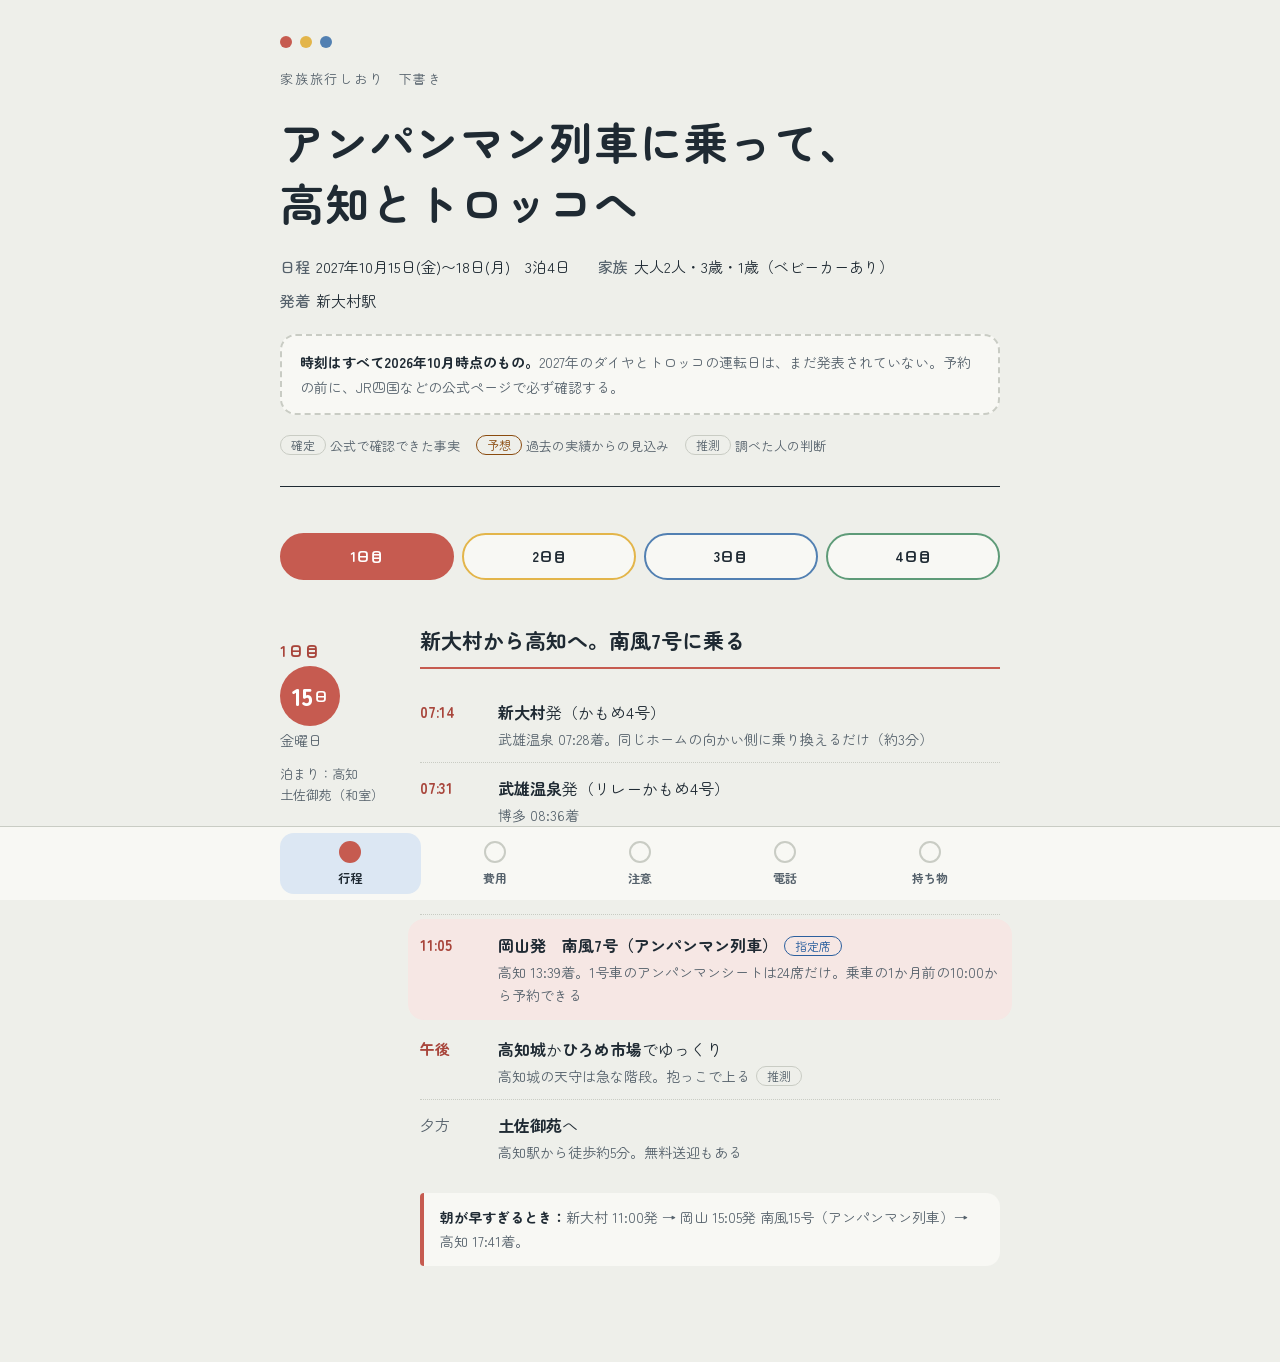
==== index.html @ 493f08ae "Add web itinerary for the 2027-10 Anpanman Shikoku trip Co-Authored-By: Claude Sonnet 5.5 <noreply@a" ====
<!doctype html>
<html lang="ja">
<head>
<meta charset="utf-8">
<meta name="viewport" content="width=device-width, initial-scale=1, viewport-fit=cover">
<meta name="claude:viewport-fit-sides" content="cover">
<meta name="robots" content="noindex, nofollow">
<meta name="theme-color" content="#C65B50">
<meta name="description" content="アンパンマン列車で四国へ。2027年10月15日〜18日の家族旅行のしおり。">
<title>アンパンマン列車 四国しおり</title>
<link rel="manifest" href="manifest.webmanifest">
<link rel="icon" href="assets/icon.svg" type="image/svg+xml">
<link rel="apple-touch-icon" href="assets/icon-192.png">
<meta name="apple-mobile-web-app-capable" content="yes">
<meta name="apple-mobile-web-app-title" content="四国しおり">
<link rel="preconnect" href="https://fonts.googleapis.com">
<link rel="preconnect" href="https://fonts.gstatic.com" crossorigin>
<link rel="stylesheet" href="https://fonts.googleapis.com/css2?family=Zen+Maru+Gothic:wght@400;500;700;900&display=swap">
<link rel="stylesheet" href="assets/style.css">
</head>
<body>
<main class="wrap">
<div class="tab" id="tab-itinerary">
<header class="cover">
  <div class="dots" aria-hidden="true"><i></i><i></i><i></i></div>
  <div class="eyebrow">家族旅行しおり　下書き</div>
  <h1>アンパンマン列車に乗って、<br>高知とトロッコへ</h1>
  <div class="meta">
    <span><b>日程</b><span class="num">2027年10月15日(金)〜18日(月)　3泊4日</span></span>
    <span><b>家族</b>大人2人・3歳・1歳（ベビーカーあり）</span>
    <span><b>発着</b>新大村駅</span>
  </div>
  <p class="notice"><strong>時刻はすべて2026年10月時点のもの。</strong>2027年のダイヤとトロッコの運転日は、まだ発表されていない。予約の前に、JR四国などの公式ページで必ず確認する。</p>
  <div class="legend">
    <span><span class="tag plain" style="margin-left:0">確定</span> 公式で確認できた事実</span>
    <span><span class="tag warn" style="margin-left:0">予想</span> 過去の実績からの見込み</span>
    <span><span class="tag plain" style="margin-left:0">推測</span> 調べた人の判断</span>
  </div>
</header>
<div class="chips" role="group" aria-label="日にちを選ぶ"><button type="button" class="c1" data-day="1" aria-pressed="false">1日目</button><button type="button" class="c2" data-day="2" aria-pressed="false">2日目</button><button type="button" class="c3" data-day="3" aria-pressed="false">3日目</button><button type="button" class="c4" data-day="4" aria-pressed="false">4日目</button></div>
<section class="day d1" id="day1">
  <div class="day-head">
    <div class="day-n">1日目</div>
    <div class="day-d num">15<small>日</small></div>
    <div class="day-w">金曜日</div>
    <div class="day-stay">泊まり：高知<br>土佐御苑（和室）</div>
  </div>
  <div class="day-body">
    <h2 class="day-title">新大村から高知へ。南風7号に乗る</h2>
    <ol class="steps">
      <li class="step"><span class="t">07:14</span><span class="what"><b>新大村</b>発（かもめ4号）<span class="sub">武雄温泉 07:28着。同じホームの向かい側に乗り換えるだけ（約3分）</span></span></li>
      <li class="step"><span class="t">07:31</span><span class="what"><b>武雄温泉</b>発（リレーかもめ4号）<span class="sub">博多 08:36着</span></span></li>
      <li class="step"><span class="t">08:53</span><span class="what"><b>博多</b>発（みずほ602号）<span class="sub">岡山 10:32着</span></span></li>
      <li class="step ride"><span class="t">11:05</span><span class="what"><b>岡山発　南風7号（アンパンマン列車）</b><span class="tag">指定席</span><span class="sub">高知 13:39着。1号車のアンパンマンシートは24席だけ。乗車の1か月前の10:00から予約できる</span></span></li>
      <li class="step"><span class="t">午後</span><span class="what"><b>高知城</b>か<b>ひろめ市場</b>でゆっくり<span class="sub">高知城の天守は急な階段。抱っこで上る<span class="tag plain">推測</span></span></span></li>
      <li class="step"><span class="t none">夕方</span><span class="what"><b>土佐御苑</b>へ<span class="sub">高知駅から徒歩約5分。無料送迎もある</span></span></li>
    </ol>
    <p class="alt"><b>朝が早すぎるとき：</b>新大村 11:00発 → 岡山 15:05発 南風15号（アンパンマン列車）→ 高知 17:41着。</p>
  </div>
</section>
<section class="day d2" id="day2">
  <div class="day-head">
    <div class="day-n">2日目</div>
    <div class="day-d num">16<small>日</small></div>
    <div class="day-w">土曜日</div>
    <div class="day-stay">泊まり：高知（連泊）<br>土佐御苑</div>
  </div>
  <div class="day-body">
    <h2 class="day-title">レンタカーでアンパンマンミュージアムへ</h2>
    <ol class="steps">
      <li class="step"><span class="t">08:00</span><span class="what"><b>高知駅前でレンタカーを借りる</b><span class="sub">チャイルドシート2台を、車と一緒に予約しておく。6歳未満は使用が義務</span></span></li>
      <li class="step ride"><span class="t">09:30</span><span class="what"><b>アンパンマンミュージアム</b>（香美市）<span class="tag">日時指定の予約</span><span class="sub">高知市内から車で約60分。駐車場は無料。館内はベビーカー不可で、入口で預かってもらえる。授乳室は1階。入館料は4人で2,700円。8:00に借りると、開館の9:30ちょうどに着く計算なので、余裕を見て早めに出る<span class="tag plain">推測</span></span></span></li>
      <li class="step"><span class="t">昼</span><span class="what"><b>韮生の里</b>の食堂<span class="sub">ミュージアムの正面。9:00〜15:00。館内では飲食できない</span></span></li>
      <li class="step"><span class="t">午後</span><span class="what"><b>のいち動物公園</b><span class="sub">9:30〜17:00（入園は16:00まで）。大人470円、高校生以下は無料。ベビーカー貸出は200円</span></span></li>
      <li class="step"><span class="t">夜</span><span class="what"><b>高知駅前でレンタカーを返す</b><span class="sub">トヨタの店は20:00まで。タイムズは18:00、オリックスは20:00、ニッポンは19:00まで</span></span></li>
    </ol>
    <p class="alt"><b>混雑について：</b>2025年のGWは、朝の早い枠がほぼ売り切れた（高知新聞の報道）。チケットの発売が始まったら、朝一番の枠を先に取る<span class="tag plain">推測</span></p>
  </div>
</section>
<section class="day d3" id="day3">
  <div class="day-head">
    <div class="day-n">3日目</div>
    <div class="day-d num">17<small>日</small></div>
    <div class="day-w">日曜日</div>
    <div class="day-stay">泊まり：岡山<br>ピュアリティまきび</div>
  </div>
  <div class="day-body">
    <h2 class="day-title">日曜市のあと、琴平から瀬戸大橋トロッコで岡山へ</h2>
    <ol class="steps">
      <li class="step"><span class="t">朝</span><span class="what"><b>日曜市</b>（追手筋）を歩く<span class="sub">7:30〜9:00ごろに回る。お店がそろうのは8時ごろから。市のページごとに終了時刻の書き方が違う（準備・片付けを含むため）ので、午前中に済ませる<span class="tag plain">推測</span></span></span></li>
      <li class="step"><span class="t">10:13</span><span class="what"><b>高知</b>発（南風10号）<span class="sub">琴平 11:47着（約1時間34分）。2026年10月の号数では、10号はアンパンマン列車の対象外。車両が変わることもあるので、乗る日の時刻表で確認する</span></span></li>
      <li class="step"><span class="t">昼</span><span class="what"><b>琴平</b>で讃岐うどんと参道の散歩<span class="sub">こんぴらさんの石段は御本宮まで785段。ベビーカーでは上れないので、上らない。トロッコまで約1時間半で、駅と参道の往復を引くと、使えるのは約1時間<span class="tag plain">推測</span> 駅のコインロッカーは小300円・中600円・大800円<span class="tag plain">推測</span></span></span></li>
      <li class="step ride"><span class="t">13:16</span><span class="what"><b>琴平発　アンパンマントロッコ4号</b><span class="tag">指定席</span><span class="tag warn">運転日は予想</span><span class="sub">岡山 14:54着。全席グリーン車で、4人で1つのテーブル席に座れる。ベビーカー置き場あり（数に限りあり）。乗車の1か月前の10:00から予約。車両の間に、おむつ替えができる多目的室があるらしい<span class="tag plain">推測</span> 橋の上は風と音が大きいので、1歳の子には羽織るものを<span class="tag plain">推測</span></span></span></li>
      <li class="step"><span class="t none">夕方</span><span class="what"><b>岡山</b>のホテルへ<span class="sub">ピュアリティまきび。岡山駅東口から徒歩7〜8分</span></span></li>
    </ol>
    <p class="alt"><b>もう1回アンパンマン列車に乗るなら：</b>日曜市をあきらめて、高知 08:01発 南風6号（アンパンマン列車）→ 琴平 09:35着にする。トロッコまで約3時間40分の余裕ができる。</p>
  </div>
</section>
<section class="day d4" id="day4">
  <div class="day-head">
    <div class="day-n">4日目</div>
    <div class="day-d num">18<small>日</small></div>
    <div class="day-w">月曜日</div>
    <div class="day-stay">帰宅</div>
  </div>
  <div class="day-body">
    <h2 class="day-title">岡山でゆっくりして、新大村へ帰る</h2>
    <ol class="steps">
      <li class="step"><span class="t">午前</span><span class="what"><b>岡山</b>でのんびり<span class="sub">月曜は休みの施設が多い。岡山シティミュージアムは月曜休み<span class="tag plain">確定</span></span><span class="sub">雨でも使えるのは、イオンモール岡山（岡山駅から徒歩約5分）。室内の遊び場もある<span class="tag plain">推測</span></span><span class="sub">晴れたら岡山後楽園。8:00〜17:00で年中無休、大人500円、未就学児は無料<span class="tag plain">確定</span> 予定は、当日の子供の様子に合わせて決める</span></span></li>
      <li class="step"><span class="t">14:11</span><span class="what"><b>岡山</b>発（さくら757号）<span class="sub">博多 15:59着</span></span></li>
      <li class="step"><span class="t">16:16</span><span class="what"><b>博多</b>発（リレーかもめ43号）<span class="sub">博多での乗り換えは17分。午前ののぞみ13号は9分しかなく、ベビーカー連れには厳しい</span></span></li>
      <li class="step"><span class="t">17:37</span><span class="what"><b>新大村</b>着</span></li>
    </ol>
  </div>
</section>
</div>
<div class="tab" id="tab-cost">
<section class="sec" id="cost">
  <h2>費用の目安</h2>
  <p class="lead">家族4人。2026年10月の料金をもとにした試算で、2027年は変わる可能性がある。子供2人とも席を取る前提。</p>
  <div class="scroll-x">
    <table>
      <thead><tr><th>項目</th><th>内訳</th><th class="r">金額</th></tr></thead>
      <tbody>
        <tr><td>交通（JR）</td><td>往路 約7.1万円、復路 約7.3万円。2027年7月から、のぞみ・みずほの指定席が約500円上がる見込み</td><td class="r">約14〜14.5万円</td></tr>
        <tr><td>宿（おすすめ）</td><td>土佐御苑2泊 約4.9万円、ピュアリティまきび1泊 約1.7〜1.95万円</td><td class="r">約6.6〜6.9万円</td></tr>
        <tr><td>レンタカー</td><td>12時間 6,600円、チャイルドシート2台 3,300円、免責補償 1,100円、ガソリン 約1,500円</td><td class="r">約1.3万円</td></tr>
        <tr><td>入場料</td><td>ミュージアム 2,700円、のいち動物公園 940円、高知城 1,000円</td><td class="r">約0.5万円</td></tr>
        <tr class="total"><td colspan="2">合計（食事代・おみやげ代は別）</td><td class="r">約22〜23万円</td></tr>
      </tbody>
    </table>
  </div>
  <p class="cost-note">宿を「三翠園2泊＋岡山プラザホテル」の少し良い組み合わせにすると、宿が約11万円になり、合計は約27万円。交通費は、2026年10月の多くの金〜日曜が「繁忙期」（指定席が200円高い期間）だったため、繁忙期の料金で計算している。</p>
</section>
</div>
<div class="tab" id="tab-care">
<section class="sec" id="care">
  <h2>気をつける点</h2>
  <ul class="list">
    <li><span class="head">割引の「レール＆レンタカーきっぷ」は終了している</span><span class="sub">2026年2月28日で終わった。2027年は使えない。往復割引も2026年3月に廃止された。<span class="tag plain">確定</span></span></li>
    <li><span class="head">アンパンマンミュージアムは日時指定の事前予約制</span><span class="sub">スマホのQRコードで入る。3連休などは売り切れて当日券が出ないことがある。何か月前から買えるかは、わからない。1歳の子には抱っこひもがあると安心<span class="tag plain">推測</span></span></li>
    <li><span class="head">琴平駅は、エレベーターの記載がない</span><span class="sub">JR四国の案内には、階段とスロープの記載だけで、エレベーターの記載がない。<span class="tag plain">確定</span> ベビーカーをたたんで抱っこで動く準備をして、予約の前に公式ページで確認する。<span class="tag plain">推測</span></span></li>
    <li><span class="head">南風の車内では、ベビーカーをたたむ</span><span class="sub">座席の近くに置く決まり。トロッコには置き場がある（数に限りあり）。</span></li>
    <li><span class="head">どの日にどの号数がアンパンマン列車か、まだわからない</span><span class="sub">JR西日本のページに「土曜や休日は編成が変わる号数がある」という注記がある。アンパンマン列車になる号数は毎日同じで、曜日で変わるのは編成らしい<span class="tag plain">推測</span> 初日の金曜は「平日」の編成。乗る日の時刻表で、必ず確認する。</span></li>
    <li><span class="head">博多の乗り換えは17分。エレベーターの経路は、わからない</span><span class="sub">岡山駅や博多駅の、新幹線と在来線のエレベーター経路は、公式で確認できなかった。駅員さんに、エレベーターのある経路を聞くと安心<span class="tag plain">推測</span> 岡山の乗り換え33分は余裕がある。</span></li>
    <li><span class="head">子供の運賃は、席を取ると子供料金</span><span class="sub">1〜5歳は「幼児」。席を使わなければ、大人1人につき2人まで無料。今回は2人とも席を取るので、2人分の子供料金がかかる。トロッコのグリーン券は、大人と同額（1,260円）。</span></li>
  </ul>
  <h3 class="group-title">予約の目安</h3>
  <div class="scroll-x">
    <table class="when">
      <tbody>
        <tr><td>今〜2027年春</td><td>宿の空室を時々見る。取れたら予約する（キャンセル料の条件も確認）。第一候補の宿には、電話で受付開始日を聞く</td></tr>
        <tr><td>2027年6月中旬〜下旬</td><td>トロッコの秋の運転日が発表される<span class="tag warn">予想</span></td></tr>
        <tr><td>2027年8月下旬</td><td>トロッコの秋の時刻が発表される<span class="tag warn">予想</span></td></tr>
        <tr><td>2027年9月15日 10:00</td><td>初日（10/15）の指定席の発売。以降、乗る日の1か月前の10:00に発売<span class="tag warn">予想</span></td></tr>
      </tbody>
    </table>
  </div>
</section>
</div>
<div class="tab" id="tab-calls">
<section class="sec" id="calls">
  <h2>電話で聞くこと</h2>
  <p class="lead">調べても、公式で確認できなかった点。電話番号は、公式以外の掲載で見つけたもの<span class="tag plain">推測</span>。つながらないときは、公式サイトの問い合わせ先を使う。質問の全文は <code>research-followup.md</code> にある。</p>
  <ul class="list">
    <li><span class="head">琴平駅　0877-73-4171</span><span class="sub">駅の中にエレベーターやエスカレーターはあるか。南風10号とトロッコ4号は何番線か。階段だけのとき、ベビーカーを運ぶ手伝いはあるか。コインロッカーに、たたんだベビーカーは入るか。</span></li>
    <li><span class="head">アンパンマンミュージアム　0887-59-2300</span><span class="sub">入館券は何か月前から買えるか。ウェブで時間を予約したあと、入館券は事前に買うのか、当日に買うのか。3歳未満は枠に数えられるか。朝9:30の枠は、いつ売り切れるか。</span></li>
    <li><span class="head">土佐御苑・ピュアリティまきび　番号は公式サイトで確認</span><span class="sub">予約はいつから受け付けるか。添い寝の条件と、3歳の料金区分。ベビーベッド・ベビーガードの貸出。10/16に高知から宅配便で荷物を送り、10/17に岡山で受け取れるか。10/18のチェックアウト後に、荷物を預かってもらえるか。</span></li>
    <li><span class="head">金刀比羅宮　0877-75-2121</span><span class="sub">参道に、授乳やおむつ替えができる場所はあるか。ベビーカーを預かってもらえる場所はあるか。</span></li>
  </ul>
</section>
</div>
<div class="tab" id="tab-pack">
<section class="sec" id="pack">
  <h2>当日の持ち物</h2>
  <p class="lead">調査の注意点と、一般的な子連れ旅行の定番をまとめた候補<span class="tag plain">推測</span>。足りないものは、家族で足していく。</p>
  <ul class="pack">
    <li>ベビーカー</li>
    <li>抱っこひも（ミュージアム・琴平用）</li>
    <li>おむつ・おしりふき・着替え</li>
    <li>離乳食・おやつ・飲み物</li>
    <li>ミュージアムのQRコード（スマホ）</li>
    <li>乗車券・指定席券（e5489の画面）</li>
    <li>レンタカーの予約票（チャイルドシート2台）</li>
    <li>おもちゃ・絵本（長い電車用）</li>
    <li>雨具・羽織るもの（10月の朝晩用）</li>
  </ul>
</section>
<footer>
  調査日：2026年10月21日。出典の一覧と、宿・レンタカーのリンクは <code>2027-10-anpanman-shikoku-trip/research.md</code> と <code>research-followup.md</code> にまとめてある。追加調査は、公式ページを直接開けず、検索結果の抜粋で確認した部分がある。「確定」以外は、予約の前に公式ページか電話で確認する。
</footer>
</div>
</main>
<nav class="nav" aria-label="メインメニュー"><div class="nav-in"><button type="button" class="k1" data-tab="itinerary"><i></i>行程</button><button type="button" class="k2" data-tab="cost"><i></i>費用</button><button type="button" class="k3" data-tab="care"><i></i>注意</button><button type="button" class="k4" data-tab="calls"><i></i>電話</button><button type="button" class="k5" data-tab="pack"><i></i>持ち物</button></div></nav>
<noscript><p style="padding:16px">このしおりを見るには、JavaScriptを有効にしてください。</p></noscript>
<script src="assets/app.js"></script>
</body>
</html>
---- assets/style.css ----
/* 紙の旅しおり風。1カラムの縦長。日ごとに左に日付、右に時刻つきの流れ。藍1色をアクセントにする */
:root {
  --paper: #EEEFEA;
  --sheet: #F8F8F4;
  --ink: #1F2A33;
  --ink-soft: #55616B;
  --rule: #C9CCC4;
  --accent: #2B5F9E;
  --accent-soft: #DCE7F3;
  --warn: #8A4B0F;
  --warn-soft: #F1E4D2;
  --display: "Zen Maru Gothic", "Hiragino Maru Gothic ProN", "Hiragino Sans", "Yu Gothic", sans-serif;
  --body: "Zen Maru Gothic", "Hiragino Maru Gothic ProN", "Hiragino Sans", "Yu Gothic", sans-serif;
  /* 日ごとの色：赤・黄・青・緑。-t は文字用、-s は薄い背景用 */
  --red: #C65B50; --red-t: #A8453B; --red-s: #F6E7E4;
  --yellow: #E3B54A; --yellow-t: #7D5A10; --yellow-s: #F6EED6;
  --blue: #5280B2; --blue-t: #2F5F90; --blue-s: #E3EAF2;
  --green: #5E9B78; --green-t: #3A6E52; --green-s: #E2EEE6;
  --on-c: #FFFFFF; --on-y: #2E2200;
}
@media (prefers-color-scheme: dark) {
  :root:not([data-theme="light"]) {
    --paper: #14191D; --sheet: #1C2329; --ink: #E5E8E4; --ink-soft: #9AA5AD;
    --rule: #34404A; --accent: #8DB7DC; --accent-soft: #24323F;
    --warn: #E0AE72; --warn-soft: #3A2F20; color-scheme: dark;
    --red: #E8685D; --red-t: #F09088; --red-s: #3B2523;
    --yellow: #F2BE3A; --yellow-t: #EBC46A; --yellow-s: #3A3220;
    --blue: #6BA0DB; --blue-t: #8DB7DC; --blue-s: #223245;
    --green: #6CBB8A; --green-t: #8FD0A8; --green-s: #21352A;
    --on-c: #14191D; --on-y: #14191D;
  }
}
:root[data-theme="dark"] {
  --paper: #14191D; --sheet: #1C2329; --ink: #E5E8E4; --ink-soft: #9AA5AD;
  --rule: #34404A; --accent: #8DB7DC; --accent-soft: #24323F;
  --warn: #E0AE72; --warn-soft: #3A2F20; color-scheme: dark;
    --red: #E8685D; --red-t: #F09088; --red-s: #3B2523;
    --yellow: #F2BE3A; --yellow-t: #EBC46A; --yellow-s: #3A3220;
    --blue: #6BA0DB; --blue-t: #8DB7DC; --blue-s: #223245;
    --green: #6CBB8A; --green-t: #8FD0A8; --green-s: #21352A;
    --on-c: #14191D; --on-y: #14191D;
}
* { box-sizing: border-box; }
body {
  background: var(--paper); color: var(--ink);
  font-family: var(--body); font-size: 16px; line-height: 1.75;
  padding-block: 40px 72px;
  padding-left: max(16px, env(safe-area-inset-left, 0px));
  padding-right: max(16px, env(safe-area-inset-right, 0px));
}
.wrap { max-width: 720px; margin: 0 auto; display: flex; flex-direction: column; gap: 56px; }
h1, h2, h3 { font-family: var(--display); font-weight: 700; text-wrap: balance; margin: 0; line-height: 1.4; }
p { margin: 0; }
a { color: var(--accent); }
.num { font-variant-numeric: tabular-nums; }

/* 表紙 */
.cover { display: flex; flex-direction: column; gap: 20px; padding-bottom: 28px; border-bottom: 1px solid var(--ink); }
.eyebrow { font-size: 13px; letter-spacing: .14em; color: var(--ink-soft); }
h1 { font-size: clamp(30px, 7vw, 44px); letter-spacing: .02em; }
.meta { display: flex; flex-wrap: wrap; gap: 8px 28px; font-size: 15px; }
.meta b { margin-right: 6px; color: var(--ink-soft); font-weight: 500; }
.notice { background: var(--sheet); border: 2px dashed var(--rule); border-radius: 16px; padding: 14px 18px; font-size: 14px; color: var(--ink-soft); }
.dots { display: flex; gap: 8px; }
.dots i { width: 12px; height: 12px; border-radius: 50%; display: block; }
.dots i:nth-child(1) { background: var(--red); }
.dots i:nth-child(2) { background: var(--yellow); }
.dots i:nth-child(3) { background: var(--blue); }
.notice strong { color: var(--ink); font-weight: 700; }
.legend { display: flex; flex-wrap: wrap; gap: 8px 16px; font-size: 13px; color: var(--ink-soft); }

/* 目印 */
.tag { display: inline-block; font-size: 12px; line-height: 1.5; padding: 0 10px; margin-left: 6px; border-radius: 999px; border: 1px solid var(--accent); color: var(--accent); vertical-align: 1px; white-space: nowrap; }
.tag.warn { border-color: var(--warn); color: var(--warn); }
.tag.plain { border-color: var(--rule); color: var(--ink-soft); }

/* 日ごと */
.day { display: grid; grid-template-columns: 112px minmax(0, 1fr); gap: 0 28px; }
.day-head { position: sticky; top: env(safe-area-inset-top, 0px); align-self: start; display: flex; flex-direction: column; gap: 2px; padding-top: 4px; }
.day-n { font-family: var(--display); font-weight: 700; font-size: 15px; color: var(--dt); letter-spacing: .08em; margin-top: 8px; }
.day-d { font-family: var(--display); font-weight: 900; font-size: 24px; line-height: 1; width: 60px; height: 60px; border-radius: 50%; background: var(--dc); color: var(--on); display: flex; align-items: center; justify-content: center; }
.day-d small { font-size: 14px; font-weight: 700; margin-left: 1px; }
.day-w { font-size: 14px; color: var(--ink-soft); }
.day-stay { margin-top: 10px; font-size: 13px; color: var(--ink-soft); line-height: 1.6; }
.day-body { display: flex; flex-direction: column; gap: 18px; min-width: 0; }
.day-title { font-size: 21px; padding-bottom: 12px; border-bottom: 2px solid var(--dc); }
.steps { list-style: none; margin: 0; padding: 0; display: flex; flex-direction: column; }
.step { display: grid; grid-template-columns: 64px minmax(0, 1fr); gap: 14px; padding: 11px 0; border-bottom: 1px dotted var(--rule); }
.step:last-child { border-bottom: 0; }
.t { font-variant-numeric: tabular-nums; font-weight: 700; color: var(--dt); font-size: 15px; padding-top: 1px; }
.t.none { color: var(--ink-soft); font-weight: 400; }
.what { min-width: 0; }
.what b { font-weight: 700; }
.sub { display: block; font-size: 14px; color: var(--ink-soft); line-height: 1.65; margin-top: 2px; }
.ride { background: var(--ds); margin: 4px -12px; padding: 12px; border-radius: 16px; border-bottom: 0; }
.alt { font-size: 14px; background: var(--sheet); padding: 12px 16px; border-left: 4px solid var(--dc); border-radius: 4px 14px 14px 4px; color: var(--ink-soft); }
.alt b { color: var(--ink); }

/* 日ごとの色 */
.d1 { --dc: var(--red); --dt: var(--red-t); --ds: var(--red-s); --on: var(--on-c); }
.d2 { --dc: var(--yellow); --dt: var(--yellow-t); --ds: var(--yellow-s); --on: var(--on-y); }
.d3 { --dc: var(--blue); --dt: var(--blue-t); --ds: var(--blue-s); --on: var(--on-c); }
.d4 { --dc: var(--green); --dt: var(--green-t); --ds: var(--green-s); --on: var(--on-c); }

/* 章 */
.sec { display: flex; flex-direction: column; gap: 18px; }
.sec h2 { position: relative; font-size: 25px; padding-bottom: 14px; border-bottom: 1px solid var(--rule); }
.sec h2::after { content: ""; position: absolute; left: 0; bottom: -2px; width: 72px; height: 3px; border-radius: 2px; background: linear-gradient(90deg, var(--red) 0 33.4%, var(--yellow) 33.4% 66.7%, var(--blue) 66.7%); }
.lead { color: var(--ink-soft); font-size: 15px; }
.scroll-x { overflow-x: auto; }
table { border-collapse: collapse; width: 100%; font-size: 15px; min-width: 460px; }
th, td { text-align: left; padding: 10px 12px 10px 0; border-bottom: 1px solid var(--rule); vertical-align: top; }
th { font-size: 13px; font-weight: 500; color: var(--ink-soft); letter-spacing: .06em; }
td.r, th.r { text-align: right; padding-right: 0; padding-left: 12px; white-space: nowrap; font-variant-numeric: tabular-nums; }
tr.total td { border-bottom: 0; border-top: 1px solid var(--ink); font-weight: 700; padding-top: 14px; }
.cost-note { font-size: 14px; color: var(--ink-soft); }

.list { margin: 0; padding: 0; list-style: none; display: flex; flex-direction: column; }
.list li { padding: 14px 0; border-bottom: 1px dotted var(--rule); display: flex; flex-direction: column; gap: 3px; }
.list li:last-child { border-bottom: 0; }
.list .head { font-weight: 700; }
.group-title { font-family: var(--display); font-size: 18px; margin-top: 4px; }
.pack { display: grid; grid-template-columns: repeat(auto-fit, minmax(210px, 1fr)); gap: 8px 28px; list-style: none; margin: 0; padding: 0; font-size: 15px; }
.pack li { padding: 8px 0; border-bottom: 1px dotted var(--rule); }
.when td:first-child { white-space: nowrap; padding-right: 20px; color: var(--accent); font-weight: 500; }
footer { font-size: 13px; color: var(--ink-soft); border-top: 1px solid var(--rule); padding-top: 18px; }

@media (max-width: 600px) {
  body { padding-block: 28px 56px; }
  .wrap { gap: 44px; }
  .day { grid-template-columns: minmax(0, 1fr); gap: 14px; }
  .day-head { position: static; flex-direction: row; flex-wrap: wrap; align-items: baseline; gap: 4px 12px; }
  .day-stay { margin-top: 0; flex-basis: 100%; }
  .step { grid-template-columns: 54px minmax(0, 1fr); gap: 10px; }
}
@media (prefers-reduced-motion: reduce) { * { scroll-behavior: auto; } }

/* Webしおり用：下のメニューと、日ごとの切り替え */
body { padding-block: 28px calc(88px + env(safe-area-inset-bottom, 0px)); }
.wrap, .tab, .tab > *, .sec { min-width: 0; }
.tab { display: none; flex-direction: column; gap: 36px; }
.tab.on { display: flex; }
.day { display: none; }
.day.on { display: grid; }
.chips { display: flex; gap: 8px; position: sticky; top: env(safe-area-inset-top, 0px); z-index: 5; padding: 10px 0; background: var(--paper); }
.chips button { flex: 1; font: inherit; font-weight: 700; font-size: 14px; padding: 9px 4px; border-radius: 999px; border: 2px solid var(--c); background: var(--sheet); color: var(--ink); cursor: pointer; }
.chips button[aria-pressed="true"] { background: var(--c); color: var(--on); }
.chips .c1 { --c: var(--red); --on: var(--on-c); }
.chips .c2 { --c: var(--yellow); --on: var(--on-y); }
.chips .c3 { --c: var(--blue); --on: var(--on-c); }
.chips .c4 { --c: var(--green); --on: var(--on-c); }
.nav { position: fixed; left: 0; right: 0; bottom: 0; z-index: 20; display: flex; justify-content: center; background: var(--sheet); border-top: 1px solid var(--rule); padding: 6px max(8px, env(safe-area-inset-right, 0px)) calc(6px + env(safe-area-inset-bottom, 0px)) max(8px, env(safe-area-inset-left, 0px)); }
.nav-in { display: flex; width: 100%; max-width: 720px; gap: 4px; }
.nav button { flex: 1; font: inherit; font-size: 12px; font-weight: 700; color: var(--ink-soft); background: transparent; border: 0; border-radius: 14px; padding: 8px 2px 6px; cursor: pointer; display: flex; flex-direction: column; align-items: center; gap: 4px; min-width: 0; }
.nav button i { width: 22px; height: 22px; border-radius: 50%; border: 2px solid var(--rule); display: block; }
.nav button[aria-current="page"] { color: var(--ink); background: var(--accent-soft); }
.nav button[aria-current="page"] i { border-color: transparent; background: var(--k); }
.nav .k1 { --k: var(--red); } .nav .k2 { --k: var(--yellow); } .nav .k3 { --k: var(--blue); } .nav .k4 { --k: var(--green); } .nav .k5 { --k: var(--ink-soft); }
@media (max-width: 600px) {
  .scroll-x { overflow: visible; }
  table, tbody, tr, td { display: block; min-width: 0; width: auto; }
  thead { display: none; }
  tr { padding: 10px 0; border-bottom: 1px solid var(--rule); }
  td { border: 0; padding: 0; text-align: left; white-space: normal; }
  td:first-child { font-weight: 700; }
  td.r, th.r { text-align: left; padding: 0; margin-top: 2px; color: var(--accent); font-weight: 700; white-space: normal; }
  tr.total { border-top: 1px solid var(--ink); border-bottom: 0; }
  tr.total td { border-top: 0; padding-top: 0; }
  .when td:first-child { padding-right: 0; }
}
button:focus-visible { outline: 3px solid var(--accent); outline-offset: 2px; }
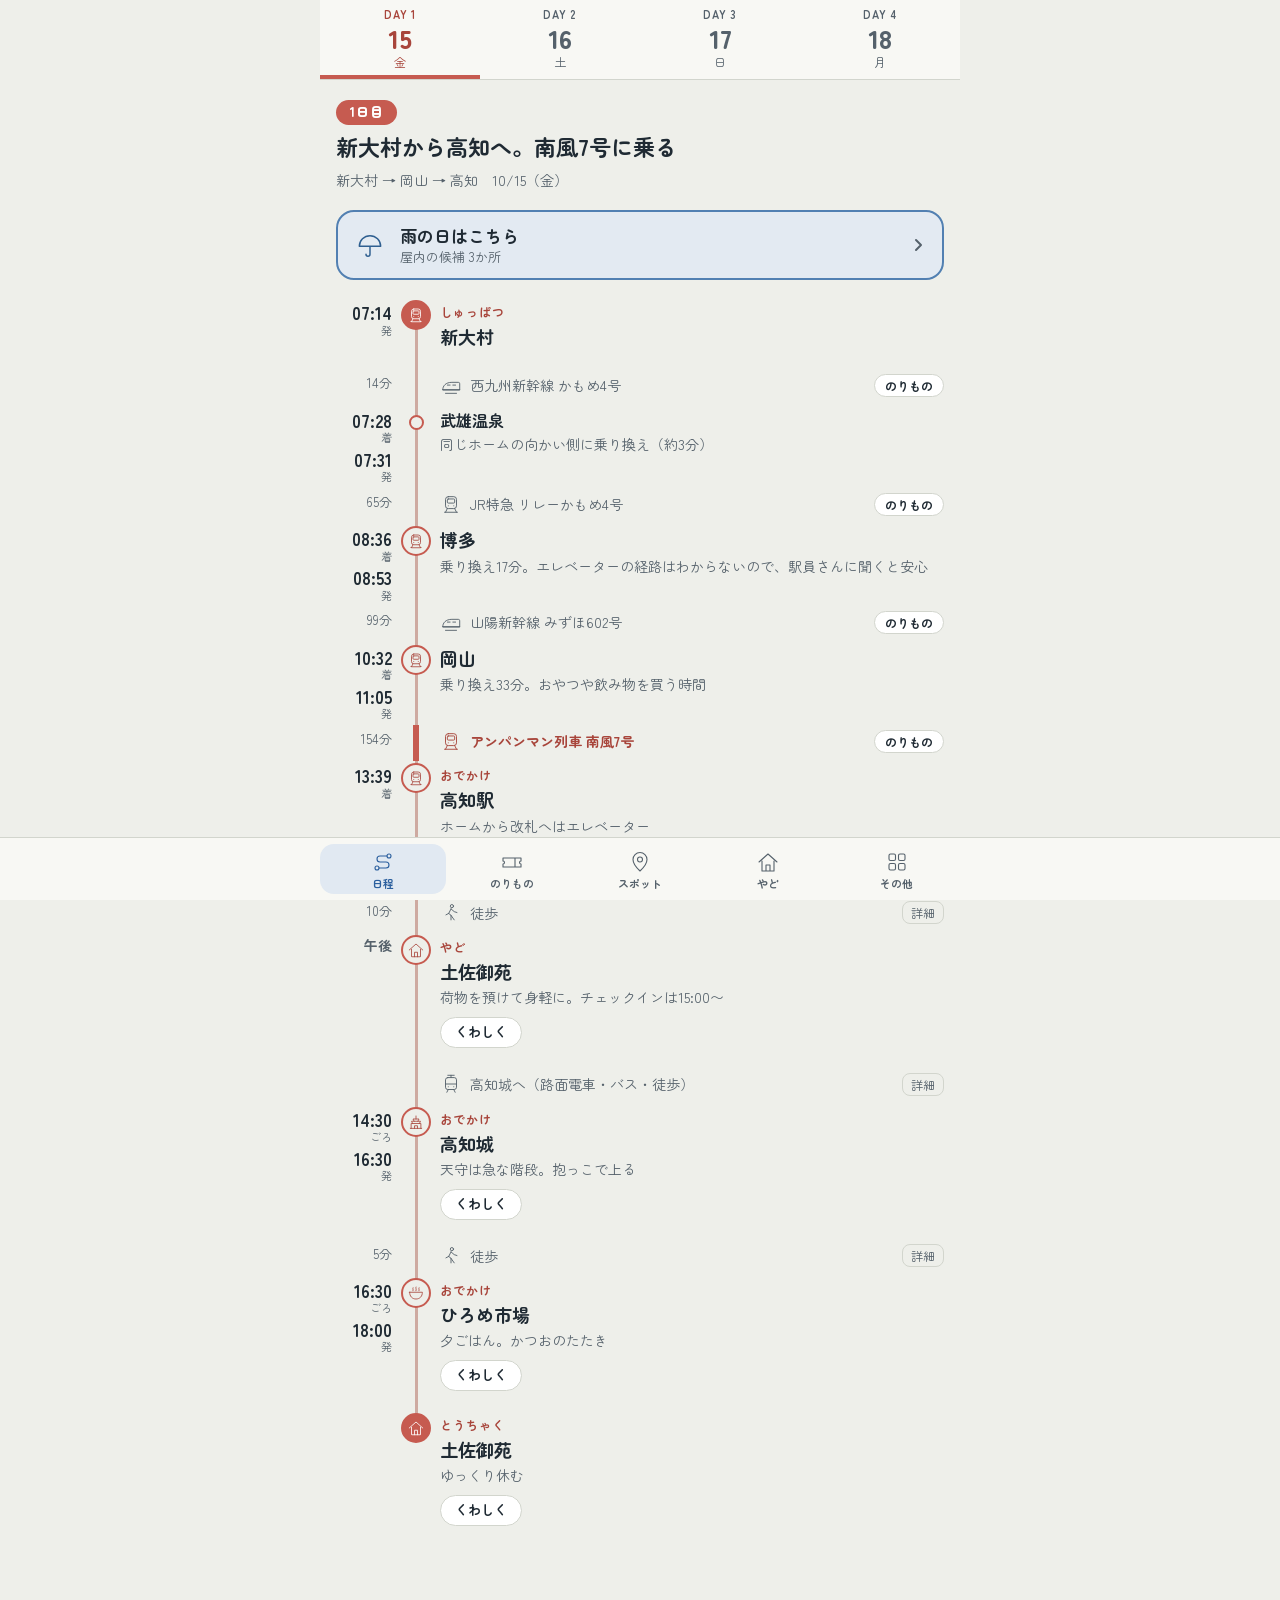
==== commit e13f9313: "Rebuild web itinerary: day tabs, timeline, spots, stay, rides, rain plans, today tab Co-Authored-By:" ====
--- a/index.html
+++ b/index.html
@@ -3,7 +3,6 @@
 <head>
 <meta charset="utf-8">
 <meta name="viewport" content="width=device-width, initial-scale=1, viewport-fit=cover">
-<meta name="claude:viewport-fit-sides" content="cover">
 <meta name="robots" content="noindex, nofollow">
 <meta name="theme-color" content="#C65B50">
 <meta name="description" content="アンパンマン列車で四国へ。2027年10月15日〜18日の家族旅行のしおり。">
@@ -16,106 +15,13 @@
 <link rel="preconnect" href="https://fonts.googleapis.com">
 <link rel="preconnect" href="https://fonts.gstatic.com" crossorigin>
 <link rel="stylesheet" href="https://fonts.googleapis.com/css2?family=Zen+Maru+Gothic:wght@400;500;700;900&display=swap">
-<link rel="stylesheet" href="assets/style.css">
+<link rel="stylesheet" href="assets/style.css?v=2">
 </head>
 <body>
-<main class="wrap">
-<div class="tab" id="tab-itinerary">
-<header class="cover">
-  <div class="dots" aria-hidden="true"><i></i><i></i><i></i></div>
-  <div class="eyebrow">家族旅行しおり　下書き</div>
-  <h1>アンパンマン列車に乗って、<br>高知とトロッコへ</h1>
-  <div class="meta">
-    <span><b>日程</b><span class="num">2027年10月15日(金)〜18日(月)　3泊4日</span></span>
-    <span><b>家族</b>大人2人・3歳・1歳（ベビーカーあり）</span>
-    <span><b>発着</b>新大村駅</span>
-  </div>
-  <p class="notice"><strong>時刻はすべて2026年10月時点のもの。</strong>2027年のダイヤとトロッコの運転日は、まだ発表されていない。予約の前に、JR四国などの公式ページで必ず確認する。</p>
-  <div class="legend">
-    <span><span class="tag plain" style="margin-left:0">確定</span> 公式で確認できた事実</span>
-    <span><span class="tag warn" style="margin-left:0">予想</span> 過去の実績からの見込み</span>
-    <span><span class="tag plain" style="margin-left:0">推測</span> 調べた人の判断</span>
-  </div>
-</header>
-<div class="chips" role="group" aria-label="日にちを選ぶ"><button type="button" class="c1" data-day="1" aria-pressed="false">1日目</button><button type="button" class="c2" data-day="2" aria-pressed="false">2日目</button><button type="button" class="c3" data-day="3" aria-pressed="false">3日目</button><button type="button" class="c4" data-day="4" aria-pressed="false">4日目</button></div>
-<section class="day d1" id="day1">
-  <div class="day-head">
-    <div class="day-n">1日目</div>
-    <div class="day-d num">15<small>日</small></div>
-    <div class="day-w">金曜日</div>
-    <div class="day-stay">泊まり：高知<br>土佐御苑（和室）</div>
-  </div>
-  <div class="day-body">
-    <h2 class="day-title">新大村から高知へ。南風7号に乗る</h2>
-    <ol class="steps">
-      <li class="step"><span class="t">07:14</span><span class="what"><b>新大村</b>発（かもめ4号）<span class="sub">武雄温泉 07:28着。同じホームの向かい側に乗り換えるだけ（約3分）</span></span></li>
-      <li class="step"><span class="t">07:31</span><span class="what"><b>武雄温泉</b>発（リレーかもめ4号）<span class="sub">博多 08:36着</span></span></li>
-      <li class="step"><span class="t">08:53</span><span class="what"><b>博多</b>発（みずほ602号）<span class="sub">岡山 10:32着</span></span></li>
-      <li class="step ride"><span class="t">11:05</span><span class="what"><b>岡山発　南風7号（アンパンマン列車）</b><span class="tag">指定席</span><span class="sub">高知 13:39着。1号車のアンパンマンシートは24席だけ。乗車の1か月前の10:00から予約できる</span></span></li>
-      <li class="step"><span class="t">午後</span><span class="what"><b>高知城</b>か<b>ひろめ市場</b>でゆっくり<span class="sub">高知城の天守は急な階段。抱っこで上る<span class="tag plain">推測</span></span></span></li>
-      <li class="step"><span class="t none">夕方</span><span class="what"><b>土佐御苑</b>へ<span class="sub">高知駅から徒歩約5分。無料送迎もある</span></span></li>
-    </ol>
-    <p class="alt"><b>朝が早すぎるとき：</b>新大村 11:00発 → 岡山 15:05発 南風15号（アンパンマン列車）→ 高知 17:41着。</p>
-  </div>
-</section>
-<section class="day d2" id="day2">
-  <div class="day-head">
-    <div class="day-n">2日目</div>
-    <div class="day-d num">16<small>日</small></div>
-    <div class="day-w">土曜日</div>
-    <div class="day-stay">泊まり：高知（連泊）<br>土佐御苑</div>
-  </div>
-  <div class="day-body">
-    <h2 class="day-title">レンタカーでアンパンマンミュージアムへ</h2>
-    <ol class="steps">
-      <li class="step"><span class="t">08:00</span><span class="what"><b>高知駅前でレンタカーを借りる</b><span class="sub">チャイルドシート2台を、車と一緒に予約しておく。6歳未満は使用が義務</span></span></li>
-      <li class="step ride"><span class="t">09:30</span><span class="what"><b>アンパンマンミュージアム</b>（香美市）<span class="tag">日時指定の予約</span><span class="sub">高知市内から車で約60分。駐車場は無料。館内はベビーカー不可で、入口で預かってもらえる。授乳室は1階。入館料は4人で2,700円。8:00に借りると、開館の9:30ちょうどに着く計算なので、余裕を見て早めに出る<span class="tag plain">推測</span></span></span></li>
-      <li class="step"><span class="t">昼</span><span class="what"><b>韮生の里</b>の食堂<span class="sub">ミュージアムの正面。9:00〜15:00。館内では飲食できない</span></span></li>
-      <li class="step"><span class="t">午後</span><span class="what"><b>のいち動物公園</b><span class="sub">9:30〜17:00（入園は16:00まで）。大人470円、高校生以下は無料。ベビーカー貸出は200円</span></span></li>
-      <li class="step"><span class="t">夜</span><span class="what"><b>高知駅前でレンタカーを返す</b><span class="sub">トヨタの店は20:00まで。タイムズは18:00、オリックスは20:00、ニッポンは19:00まで</span></span></li>
-    </ol>
-    <p class="alt"><b>混雑について：</b>2025年のGWは、朝の早い枠がほぼ売り切れた（高知新聞の報道）。チケットの発売が始まったら、朝一番の枠を先に取る<span class="tag plain">推測</span></p>
-  </div>
-</section>
-<section class="day d3" id="day3">
-  <div class="day-head">
-    <div class="day-n">3日目</div>
-    <div class="day-d num">17<small>日</small></div>
-    <div class="day-w">日曜日</div>
-    <div class="day-stay">泊まり：岡山<br>ピュアリティまきび</div>
-  </div>
-  <div class="day-body">
-    <h2 class="day-title">日曜市のあと、琴平から瀬戸大橋トロッコで岡山へ</h2>
-    <ol class="steps">
-      <li class="step"><span class="t">朝</span><span class="what"><b>日曜市</b>（追手筋）を歩く<span class="sub">7:30〜9:00ごろに回る。お店がそろうのは8時ごろから。市のページごとに終了時刻の書き方が違う（準備・片付けを含むため）ので、午前中に済ませる<span class="tag plain">推測</span></span></span></li>
-      <li class="step"><span class="t">10:13</span><span class="what"><b>高知</b>発（南風10号）<span class="sub">琴平 11:47着（約1時間34分）。2026年10月の号数では、10号はアンパンマン列車の対象外。車両が変わることもあるので、乗る日の時刻表で確認する</span></span></li>
-      <li class="step"><span class="t">昼</span><span class="what"><b>琴平</b>で讃岐うどんと参道の散歩<span class="sub">こんぴらさんの石段は御本宮まで785段。ベビーカーでは上れないので、上らない。トロッコまで約1時間半で、駅と参道の往復を引くと、使えるのは約1時間<span class="tag plain">推測</span> 駅のコインロッカーは小300円・中600円・大800円<span class="tag plain">推測</span></span></span></li>
-      <li class="step ride"><span class="t">13:16</span><span class="what"><b>琴平発　アンパンマントロッコ4号</b><span class="tag">指定席</span><span class="tag warn">運転日は予想</span><span class="sub">岡山 14:54着。全席グリーン車で、4人で1つのテーブル席に座れる。ベビーカー置き場あり（数に限りあり）。乗車の1か月前の10:00から予約。車両の間に、おむつ替えができる多目的室があるらしい<span class="tag plain">推測</span> 橋の上は風と音が大きいので、1歳の子には羽織るものを<span class="tag plain">推測</span></span></span></li>
-      <li class="step"><span class="t none">夕方</span><span class="what"><b>岡山</b>のホテルへ<span class="sub">ピュアリティまきび。岡山駅東口から徒歩7〜8分</span></span></li>
-    </ol>
-    <p class="alt"><b>もう1回アンパンマン列車に乗るなら：</b>日曜市をあきらめて、高知 08:01発 南風6号（アンパンマン列車）→ 琴平 09:35着にする。トロッコまで約3時間40分の余裕ができる。</p>
-  </div>
-</section>
-<section class="day d4" id="day4">
-  <div class="day-head">
-    <div class="day-n">4日目</div>
-    <div class="day-d num">18<small>日</small></div>
-    <div class="day-w">月曜日</div>
-    <div class="day-stay">帰宅</div>
-  </div>
-  <div class="day-body">
-    <h2 class="day-title">岡山でゆっくりして、新大村へ帰る</h2>
-    <ol class="steps">
-      <li class="step"><span class="t">午前</span><span class="what"><b>岡山</b>でのんびり<span class="sub">月曜は休みの施設が多い。岡山シティミュージアムは月曜休み<span class="tag plain">確定</span></span><span class="sub">雨でも使えるのは、イオンモール岡山（岡山駅から徒歩約5分）。室内の遊び場もある<span class="tag plain">推測</span></span><span class="sub">晴れたら岡山後楽園。8:00〜17:00で年中無休、大人500円、未就学児は無料<span class="tag plain">確定</span> 予定は、当日の子供の様子に合わせて決める</span></span></li>
-      <li class="step"><span class="t">14:11</span><span class="what"><b>岡山</b>発（さくら757号）<span class="sub">博多 15:59着</span></span></li>
-      <li class="step"><span class="t">16:16</span><span class="what"><b>博多</b>発（リレーかもめ43号）<span class="sub">博多での乗り換えは17分。午前ののぞみ13号は9分しかなく、ベビーカー連れには厳しい</span></span></li>
-      <li class="step"><span class="t">17:37</span><span class="what"><b>新大村</b>着</span></li>
-    </ol>
-  </div>
-</section>
-</div>
-<div class="tab" id="tab-cost">
-<section class="sec" id="cost">
+<main id="app"><noscript><p style="padding:16px">このしおりを見るには、JavaScriptを有効にしてください。</p></noscript></main>
+<nav id="nav" class="nav" aria-label="メインメニュー"></nav>
+<template id="tpl-other">
+<section class="sec">
   <h2>費用の目安</h2>
   <p class="lead">家族4人。2026年10月の料金をもとにした試算で、2027年は変わる可能性がある。子供2人とも席を取る前提。</p>
   <div class="scroll-x">
@@ -132,9 +38,7 @@
   </div>
   <p class="cost-note">宿を「三翠園2泊＋岡山プラザホテル」の少し良い組み合わせにすると、宿が約11万円になり、合計は約27万円。交通費は、2026年10月の多くの金〜日曜が「繁忙期」（指定席が200円高い期間）だったため、繁忙期の料金で計算している。</p>
 </section>
-</div>
-<div class="tab" id="tab-care">
-<section class="sec" id="care">
+<section class="sec">
   <h2>気をつける点</h2>
   <ul class="list">
     <li><span class="head">割引の「レール＆レンタカーきっぷ」は終了している</span><span class="sub">2026年2月28日で終わった。2027年は使えない。往復割引も2026年3月に廃止された。<span class="tag plain">確定</span></span></li>
@@ -157,9 +61,7 @@
     </table>
   </div>
 </section>
-</div>
-<div class="tab" id="tab-calls">
-<section class="sec" id="calls">
+<section class="sec">
   <h2>電話で聞くこと</h2>
   <p class="lead">調べても、公式で確認できなかった点。電話番号は、公式以外の掲載で見つけたもの<span class="tag plain">推測</span>。つながらないときは、公式サイトの問い合わせ先を使う。質問の全文は <code>research-followup.md</code> にある。</p>
   <ul class="list">
@@ -169,9 +71,7 @@
     <li><span class="head">金刀比羅宮　0877-75-2121</span><span class="sub">参道に、授乳やおむつ替えができる場所はあるか。ベビーカーを預かってもらえる場所はあるか。</span></li>
   </ul>
 </section>
-</div>
-<div class="tab" id="tab-pack">
-<section class="sec" id="pack">
+<section class="sec">
   <h2>当日の持ち物</h2>
   <p class="lead">調査の注意点と、一般的な子連れ旅行の定番をまとめた候補<span class="tag plain">推測</span>。足りないものは、家族で足していく。</p>
   <ul class="pack">
@@ -186,13 +86,10 @@
     <li>雨具・羽織るもの（10月の朝晩用）</li>
   </ul>
 </section>
-<footer>
-  調査日：2026年10月21日。出典の一覧と、宿・レンタカーのリンクは <code>2027-10-anpanman-shikoku-trip/research.md</code> と <code>research-followup.md</code> にまとめてある。追加調査は、公式ページを直接開けず、検索結果の抜粋で確認した部分がある。「確定」以外は、予約の前に公式ページか電話で確認する。
-</footer>
-</div>
-</main>
-<nav class="nav" aria-label="メインメニュー"><div class="nav-in"><button type="button" class="k1" data-tab="itinerary"><i></i>行程</button><button type="button" class="k2" data-tab="cost"><i></i>費用</button><button type="button" class="k3" data-tab="care"><i></i>注意</button><button type="button" class="k4" data-tab="calls"><i></i>電話</button><button type="button" class="k5" data-tab="pack"><i></i>持ち物</button></div></nav>
-<noscript><p style="padding:16px">このしおりを見るには、JavaScriptを有効にしてください。</p></noscript>
-<script src="assets/app.js"></script>
+<footer class="note" style="padding:8px 0 0">調査の出典と詳しい内容は、調査メモ（research.md、research-followup.md、research-spots.md）にまとめてある。</footer>
+</template>
+<script src="assets/trip-data.js?v=2"></script>
+<script src="assets/plan.js?v=2"></script>
+<script src="assets/app.js?v=2"></script>
 </body>
 </html>
--- a/assets/style.css
+++ b/assets/style.css
@@ -1,171 +1,236 @@
-/* 紙の旅しおり風。1カラムの縦長。日ごとに左に日付、右に時刻つきの流れ。藍1色をアクセントにする */
+/* アンパンマン列車 四国しおり ─ 紙の落ち着きに、赤・黄・青・緑を日ごとの差し色にする。丸ゴシックと丸い目印。 */
 :root {
-  --paper: #EEEFEA;
-  --sheet: #F8F8F4;
-  --ink: #1F2A33;
-  --ink-soft: #55616B;
-  --rule: #C9CCC4;
-  --accent: #2B5F9E;
-  --accent-soft: #DCE7F3;
-  --warn: #8A4B0F;
-  --warn-soft: #F1E4D2;
-  --display: "Zen Maru Gothic", "Hiragino Maru Gothic ProN", "Hiragino Sans", "Yu Gothic", sans-serif;
-  --body: "Zen Maru Gothic", "Hiragino Maru Gothic ProN", "Hiragino Sans", "Yu Gothic", sans-serif;
-  /* 日ごとの色：赤・黄・青・緑。-t は文字用、-s は薄い背景用 */
+  --paper: #EEEFEA; --sheet: #F8F8F4; --card: #FFFFFF; --ink: #1F2A33; --ink-soft: #55616B; --rule: #D2D5CD;
+  --accent: #2B5F9E; --accent-soft: #E1E9F2; --warn: #8A4B0F; --warn-soft: #F3E7D5;
   --red: #C65B50; --red-t: #A8453B; --red-s: #F6E7E4;
   --yellow: #E3B54A; --yellow-t: #7D5A10; --yellow-s: #F6EED6;
   --blue: #5280B2; --blue-t: #2F5F90; --blue-s: #E3EAF2;
   --green: #5E9B78; --green-t: #3A6E52; --green-s: #E2EEE6;
   --on-c: #FFFFFF; --on-y: #2E2200;
+  --f: "Zen Maru Gothic", "Hiragino Maru Gothic ProN", "Hiragino Sans", "Yu Gothic", sans-serif;
+  --nav-h: 64px;
+  color-scheme: light;
 }
 @media (prefers-color-scheme: dark) {
   :root:not([data-theme="light"]) {
-    --paper: #14191D; --sheet: #1C2329; --ink: #E5E8E4; --ink-soft: #9AA5AD;
-    --rule: #34404A; --accent: #8DB7DC; --accent-soft: #24323F;
-    --warn: #E0AE72; --warn-soft: #3A2F20; color-scheme: dark;
-    --red: #E8685D; --red-t: #F09088; --red-s: #3B2523;
-    --yellow: #F2BE3A; --yellow-t: #EBC46A; --yellow-s: #3A3220;
-    --blue: #6BA0DB; --blue-t: #8DB7DC; --blue-s: #223245;
-    --green: #6CBB8A; --green-t: #8FD0A8; --green-s: #21352A;
-    --on-c: #14191D; --on-y: #14191D;
+    --paper: #14191D; --sheet: #1C2329; --card: #222A31; --ink: #E5E8E4; --ink-soft: #9AA5AD; --rule: #36424C;
+    --accent: #8DB7DC; --accent-soft: #24323F; --warn: #E0AE72; --warn-soft: #3A2F20;
+    --red: #E8685D; --red-t: #F09088; --red-s: #3B2523; --yellow: #F2BE3A; --yellow-t: #EBC46A; --yellow-s: #3A3220;
+    --blue: #6BA0DB; --blue-t: #8DB7DC; --blue-s: #223245; --green: #6CBB8A; --green-t: #8FD0A8; --green-s: #21352A;
+    --on-c: #14191D; --on-y: #14191D; color-scheme: dark;
   }
 }
 :root[data-theme="dark"] {
-  --paper: #14191D; --sheet: #1C2329; --ink: #E5E8E4; --ink-soft: #9AA5AD;
-  --rule: #34404A; --accent: #8DB7DC; --accent-soft: #24323F;
-  --warn: #E0AE72; --warn-soft: #3A2F20; color-scheme: dark;
-    --red: #E8685D; --red-t: #F09088; --red-s: #3B2523;
-    --yellow: #F2BE3A; --yellow-t: #EBC46A; --yellow-s: #3A3220;
-    --blue: #6BA0DB; --blue-t: #8DB7DC; --blue-s: #223245;
-    --green: #6CBB8A; --green-t: #8FD0A8; --green-s: #21352A;
-    --on-c: #14191D; --on-y: #14191D;
+  --paper: #14191D; --sheet: #1C2329; --card: #222A31; --ink: #E5E8E4; --ink-soft: #9AA5AD; --rule: #36424C;
+  --accent: #8DB7DC; --accent-soft: #24323F; --warn: #E0AE72; --warn-soft: #3A2F20;
+  --red: #E8685D; --red-t: #F09088; --red-s: #3B2523; --yellow: #F2BE3A; --yellow-t: #EBC46A; --yellow-s: #3A3220;
+  --blue: #6BA0DB; --blue-t: #8DB7DC; --blue-s: #223245; --green: #6CBB8A; --green-t: #8FD0A8; --green-s: #21352A;
+  --on-c: #14191D; --on-y: #14191D; color-scheme: dark;
 }
 * { box-sizing: border-box; }
-body {
-  background: var(--paper); color: var(--ink);
-  font-family: var(--body); font-size: 16px; line-height: 1.75;
-  padding-block: 40px 72px;
-  padding-left: max(16px, env(safe-area-inset-left, 0px));
-  padding-right: max(16px, env(safe-area-inset-right, 0px));
-}
-.wrap { max-width: 720px; margin: 0 auto; display: flex; flex-direction: column; gap: 56px; }
-h1, h2, h3 { font-family: var(--display); font-weight: 700; text-wrap: balance; margin: 0; line-height: 1.4; }
-p { margin: 0; }
+html { -webkit-text-size-adjust: 100%; }
+body { margin: 0; background: var(--paper); color: var(--ink); font-family: var(--f); font-size: 16px; line-height: 1.75; padding-bottom: calc(var(--nav-h) + 24px + env(safe-area-inset-bottom, 0px)); }
+h1, h2, h3, p, dl, dd, ol, ul { margin: 0; padding: 0; }
+h1, h2, h3 { font-weight: 700; line-height: 1.4; text-wrap: balance; }
 a { color: var(--accent); }
-.num { font-variant-numeric: tabular-nums; }
-
-/* 表紙 */
-.cover { display: flex; flex-direction: column; gap: 20px; padding-bottom: 28px; border-bottom: 1px solid var(--ink); }
-.eyebrow { font-size: 13px; letter-spacing: .14em; color: var(--ink-soft); }
-h1 { font-size: clamp(30px, 7vw, 44px); letter-spacing: .02em; }
-.meta { display: flex; flex-wrap: wrap; gap: 8px 28px; font-size: 15px; }
-.meta b { margin-right: 6px; color: var(--ink-soft); font-weight: 500; }
-.notice { background: var(--sheet); border: 2px dashed var(--rule); border-radius: 16px; padding: 14px 18px; font-size: 14px; color: var(--ink-soft); }
-.dots { display: flex; gap: 8px; }
-.dots i { width: 12px; height: 12px; border-radius: 50%; display: block; }
-.dots i:nth-child(1) { background: var(--red); }
-.dots i:nth-child(2) { background: var(--yellow); }
-.dots i:nth-child(3) { background: var(--blue); }
-.notice strong { color: var(--ink); font-weight: 700; }
-.legend { display: flex; flex-wrap: wrap; gap: 8px 16px; font-size: 13px; color: var(--ink-soft); }
-
-/* 目印 */
-.tag { display: inline-block; font-size: 12px; line-height: 1.5; padding: 0 10px; margin-left: 6px; border-radius: 999px; border: 1px solid var(--accent); color: var(--accent); vertical-align: 1px; white-space: nowrap; }
-.tag.warn { border-color: var(--warn); color: var(--warn); }
-.tag.plain { border-color: var(--rule); color: var(--ink-soft); }
-
-/* 日ごと */
-.day { display: grid; grid-template-columns: 112px minmax(0, 1fr); gap: 0 28px; }
-.day-head { position: sticky; top: env(safe-area-inset-top, 0px); align-self: start; display: flex; flex-direction: column; gap: 2px; padding-top: 4px; }
-.day-n { font-family: var(--display); font-weight: 700; font-size: 15px; color: var(--dt); letter-spacing: .08em; margin-top: 8px; }
-.day-d { font-family: var(--display); font-weight: 900; font-size: 24px; line-height: 1; width: 60px; height: 60px; border-radius: 50%; background: var(--dc); color: var(--on); display: flex; align-items: center; justify-content: center; }
-.day-d small { font-size: 14px; font-weight: 700; margin-left: 1px; }
-.day-w { font-size: 14px; color: var(--ink-soft); }
-.day-stay { margin-top: 10px; font-size: 13px; color: var(--ink-soft); line-height: 1.6; }
-.day-body { display: flex; flex-direction: column; gap: 18px; min-width: 0; }
-.day-title { font-size: 21px; padding-bottom: 12px; border-bottom: 2px solid var(--dc); }
-.steps { list-style: none; margin: 0; padding: 0; display: flex; flex-direction: column; }
-.step { display: grid; grid-template-columns: 64px minmax(0, 1fr); gap: 14px; padding: 11px 0; border-bottom: 1px dotted var(--rule); }
-.step:last-child { border-bottom: 0; }
-.t { font-variant-numeric: tabular-nums; font-weight: 700; color: var(--dt); font-size: 15px; padding-top: 1px; }
-.t.none { color: var(--ink-soft); font-weight: 400; }
-.what { min-width: 0; }
-.what b { font-weight: 700; }
-.sub { display: block; font-size: 14px; color: var(--ink-soft); line-height: 1.65; margin-top: 2px; }
-.ride { background: var(--ds); margin: 4px -12px; padding: 12px; border-radius: 16px; border-bottom: 0; }
-.alt { font-size: 14px; background: var(--sheet); padding: 12px 16px; border-left: 4px solid var(--dc); border-radius: 4px 14px 14px 4px; color: var(--ink-soft); }
-.alt b { color: var(--ink); }
-
-/* 日ごとの色 */
+button { font: inherit; color: inherit; }
 .d1 { --dc: var(--red); --dt: var(--red-t); --ds: var(--red-s); --on: var(--on-c); }
 .d2 { --dc: var(--yellow); --dt: var(--yellow-t); --ds: var(--yellow-s); --on: var(--on-y); }
 .d3 { --dc: var(--blue); --dt: var(--blue-t); --ds: var(--blue-s); --on: var(--on-c); }
 .d4 { --dc: var(--green); --dt: var(--green-t); --ds: var(--green-s); --on: var(--on-c); }
-
-/* 章 */
-.sec { display: flex; flex-direction: column; gap: 18px; }
-.sec h2 { position: relative; font-size: 25px; padding-bottom: 14px; border-bottom: 1px solid var(--rule); }
-.sec h2::after { content: ""; position: absolute; left: 0; bottom: -2px; width: 72px; height: 3px; border-radius: 2px; background: linear-gradient(90deg, var(--red) 0 33.4%, var(--yellow) 33.4% 66.7%, var(--blue) 66.7%); }
-.lead { color: var(--ink-soft); font-size: 15px; }
-.scroll-x { overflow-x: auto; }
-table { border-collapse: collapse; width: 100%; font-size: 15px; min-width: 460px; }
-th, td { text-align: left; padding: 10px 12px 10px 0; border-bottom: 1px solid var(--rule); vertical-align: top; }
-th { font-size: 13px; font-weight: 500; color: var(--ink-soft); letter-spacing: .06em; }
-td.r, th.r { text-align: right; padding-right: 0; padding-left: 12px; white-space: nowrap; font-variant-numeric: tabular-nums; }
-tr.total td { border-bottom: 0; border-top: 1px solid var(--ink); font-weight: 700; padding-top: 14px; }
-.cost-note { font-size: 14px; color: var(--ink-soft); }
-
-.list { margin: 0; padding: 0; list-style: none; display: flex; flex-direction: column; }
-.list li { padding: 14px 0; border-bottom: 1px dotted var(--rule); display: flex; flex-direction: column; gap: 3px; }
-.list li:last-child { border-bottom: 0; }
-.list .head { font-weight: 700; }
-.group-title { font-family: var(--display); font-size: 18px; margin-top: 4px; }
-.pack { display: grid; grid-template-columns: repeat(auto-fit, minmax(210px, 1fr)); gap: 8px 28px; list-style: none; margin: 0; padding: 0; font-size: 15px; }
-.pack li { padding: 8px 0; border-bottom: 1px dotted var(--rule); }
-.when td:first-child { white-space: nowrap; padding-right: 20px; color: var(--accent); font-weight: 500; }
-footer { font-size: 13px; color: var(--ink-soft); border-top: 1px solid var(--rule); padding-top: 18px; }
-
-@media (max-width: 600px) {
-  body { padding-block: 28px 56px; }
-  .wrap { gap: 44px; }
-  .day { grid-template-columns: minmax(0, 1fr); gap: 14px; }
-  .day-head { position: static; flex-direction: row; flex-wrap: wrap; align-items: baseline; gap: 4px 12px; }
-  .day-stay { margin-top: 0; flex-basis: 100%; }
-  .step { grid-template-columns: 54px minmax(0, 1fr); gap: 10px; }
-}
-@media (prefers-reduced-motion: reduce) { * { scroll-behavior: auto; } }
-
-/* Webしおり用：下のメニューと、日ごとの切り替え */
-body { padding-block: 28px calc(88px + env(safe-area-inset-bottom, 0px)); }
-.wrap, .tab, .tab > *, .sec { min-width: 0; }
-.tab { display: none; flex-direction: column; gap: 36px; }
-.tab.on { display: flex; }
-.day { display: none; }
-.day.on { display: grid; }
-.chips { display: flex; gap: 8px; position: sticky; top: env(safe-area-inset-top, 0px); z-index: 5; padding: 10px 0; background: var(--paper); }
-.chips button { flex: 1; font: inherit; font-weight: 700; font-size: 14px; padding: 9px 4px; border-radius: 999px; border: 2px solid var(--c); background: var(--sheet); color: var(--ink); cursor: pointer; }
-.chips button[aria-pressed="true"] { background: var(--c); color: var(--on); }
-.chips .c1 { --c: var(--red); --on: var(--on-c); }
-.chips .c2 { --c: var(--yellow); --on: var(--on-y); }
-.chips .c3 { --c: var(--blue); --on: var(--on-c); }
-.chips .c4 { --c: var(--green); --on: var(--on-c); }
-.nav { position: fixed; left: 0; right: 0; bottom: 0; z-index: 20; display: flex; justify-content: center; background: var(--sheet); border-top: 1px solid var(--rule); padding: 6px max(8px, env(safe-area-inset-right, 0px)) calc(6px + env(safe-area-inset-bottom, 0px)) max(8px, env(safe-area-inset-left, 0px)); }
-.nav-in { display: flex; width: 100%; max-width: 720px; gap: 4px; }
-.nav button { flex: 1; font: inherit; font-size: 12px; font-weight: 700; color: var(--ink-soft); background: transparent; border: 0; border-radius: 14px; padding: 8px 2px 6px; cursor: pointer; display: flex; flex-direction: column; align-items: center; gap: 4px; min-width: 0; }
-.nav button i { width: 22px; height: 22px; border-radius: 50%; border: 2px solid var(--rule); display: block; }
-.nav button[aria-current="page"] { color: var(--ink); background: var(--accent-soft); }
-.nav button[aria-current="page"] i { border-color: transparent; background: var(--k); }
-.nav .k1 { --k: var(--red); } .nav .k2 { --k: var(--yellow); } .nav .k3 { --k: var(--blue); } .nav .k4 { --k: var(--green); } .nav .k5 { --k: var(--ink-soft); }
-@media (max-width: 600px) {
-  .scroll-x { overflow: visible; }
-  table, tbody, tr, td { display: block; min-width: 0; width: auto; }
-  thead { display: none; }
-  tr { padding: 10px 0; border-bottom: 1px solid var(--rule); }
-  td { border: 0; padding: 0; text-align: left; white-space: normal; }
-  td:first-child { font-weight: 700; }
-  td.r, th.r { text-align: left; padding: 0; margin-top: 2px; color: var(--accent); font-weight: 700; white-space: normal; }
-  tr.total { border-top: 1px solid var(--ink); border-bottom: 0; }
-  tr.total td { border-top: 0; padding-top: 0; }
-  .when td:first-child { padding-right: 0; }
-}
-button:focus-visible { outline: 3px solid var(--accent); outline-offset: 2px; }
+:root { --dc: var(--accent); --dt: var(--accent); --ds: var(--accent-soft); --on: var(--on-c); }
+:focus-visible { outline: 3px solid var(--accent); outline-offset: 2px; }
+
+main { max-width: 640px; margin: 0 auto; }
+.pad { padding: 20px max(16px, env(safe-area-inset-right, 0px)) 8px max(16px, env(safe-area-inset-left, 0px)); display: flex; flex-direction: column; gap: 18px; min-width: 0; }
+.ic { width: 24px; height: 24px; fill: none; stroke: currentColor; stroke-width: 2.2; stroke-linecap: round; stroke-linejoin: round; flex: none; }
+
+/* 下のメニュー */
+.nav { position: fixed; left: 0; right: 0; bottom: 0; z-index: 30; background: var(--sheet); border-top: 1px solid var(--rule); padding: 6px max(8px, env(safe-area-inset-right, 0px)) calc(6px + env(safe-area-inset-bottom, 0px)) max(8px, env(safe-area-inset-left, 0px)); }
+.nav-in { display: flex; max-width: 640px; margin: 0 auto; gap: 2px; }
+.nav a { flex: 1; min-width: 0; display: flex; flex-direction: column; align-items: center; gap: 2px; padding: 6px 2px 4px; border-radius: 14px; text-decoration: none; color: var(--ink-soft); font-size: 11px; font-weight: 700; line-height: 1.3; }
+.nav a .ic { width: 24px; height: 24px; }
+.nav a[aria-current="page"] { color: var(--accent); background: var(--accent-soft); }
+
+/* 日付のタブ */
+.daytabs { position: sticky; top: 0; z-index: 20; display: flex; background: var(--sheet); border-bottom: 1px solid var(--rule); padding-top: env(safe-area-inset-top, 0px); max-width: 100%; }
+.daytabs a { flex: 1; display: flex; flex-direction: column; align-items: center; gap: 0; padding: 8px 0 6px; text-decoration: none; color: var(--ink-soft); border-bottom: 4px solid transparent; line-height: 1.25; }
+.daytabs small { font-size: 11px; letter-spacing: .08em; font-weight: 700; }
+.daytabs b { font-size: 26px; font-weight: 900; }
+.daytabs em { font-style: normal; font-size: 12px; }
+.daytabs a.on { color: var(--dt); border-bottom-color: var(--dc); }
+
+/* 日の見出し */
+.dayhead { display: flex; flex-direction: column; gap: 6px; }
+.badge { align-self: flex-start; background: var(--dc); color: var(--on); font-weight: 900; font-size: 13px; padding: 1px 14px; border-radius: 999px; letter-spacing: .06em; }
+.dayhead h1 { font-size: 22px; }
+.dayhead p { font-size: 14px; color: var(--ink-soft); }
+.dayhead i { font-style: normal; }
+.pagehead { display: flex; flex-direction: column; gap: 4px; }
+.pagehead small { color: var(--ink-soft); font-size: 13px; letter-spacing: .1em; }
+.pagehead h1 { font-size: 28px; }
+.pagehead p { color: var(--ink-soft); font-size: 14px; }
+.back { font-size: 14px; text-decoration: none; font-weight: 700; }
+
+/* 雨の日バナー */
+.rainbar { display: flex; align-items: center; gap: 14px; background: var(--blue-s); border: 2px solid var(--blue); border-radius: 18px; padding: 12px 16px; text-decoration: none; color: var(--ink); }
+.rainbar .ic { width: 32px; height: 32px; color: var(--blue-t); }
+.rainbar span { flex: 1; display: flex; flex-direction: column; line-height: 1.4; }
+.rainbar b { font-size: 17px; }
+.rainbar small { font-size: 13px; color: var(--ink-soft); }
+.chev { width: 16px; height: 16px; fill: none; stroke: var(--ink-soft); stroke-width: 2; stroke-linecap: round; stroke-linejoin: round; flex: none; }
+
+/* 時刻の線 */
+.tl { list-style: none; display: flex; flex-direction: column; }
+.tl li { display: grid; grid-template-columns: 56px 28px minmax(0, 1fr); column-gap: 10px; position: relative; }
+.tc { text-align: right; padding-top: 4px; display: flex; flex-direction: column; align-items: flex-end; line-height: 1.25; }
+.tc b { font-size: 17px; font-variant-numeric: tabular-nums; font-weight: 700; }
+.tc b.soft { font-size: 14px; color: var(--ink-soft); }
+.tc small { font-size: 11px; color: var(--ink-soft); margin-bottom: 4px; }
+.dot { position: relative; display: flex; justify-content: center; }
+.dot::before { content: ""; position: absolute; top: 0; bottom: 0; left: 50%; width: 3px; margin-left: -1.5px; background: color-mix(in srgb, var(--dc) 35%, var(--rule)); }
+.tl li:first-child .dot::before { top: 12px; }
+.tl li:last-child .dot::before { bottom: auto; height: 12px; }
+.stop .dot .ic { position: relative; z-index: 1; width: 30px; height: 30px; padding: 4px; margin-top: 2px; border-radius: 50%; background: var(--paper); border: 2.5px solid var(--dc); color: var(--dt); }
+.stop.minor .dot::after { content: ""; position: absolute; top: 9px; width: 11px; height: 11px; border-radius: 50%; background: var(--paper); border: 2.5px solid var(--dc); }
+.stop.start .dot .ic, .stop.goal .dot .ic { background: var(--dc); color: var(--on); }
+.stop .bd { padding: 3px 0 20px; display: flex; flex-direction: column; gap: 2px; min-width: 0; align-items: flex-start; }
+.kl { font-size: 12px; color: var(--dt); font-weight: 700; letter-spacing: .08em; }
+.kl i { font-style: normal; background: var(--ds); border-radius: 999px; padding: 0 8px; letter-spacing: 0; }
+.nm { font-size: 18px; font-weight: 700; line-height: 1.4; }
+.stop.minor .nm { font-size: 16px; }
+.nt { font-size: 14px; color: var(--ink-soft); line-height: 1.65; }
+.btn { display: inline-block; margin-top: 6px; font-size: 13px; font-weight: 700; text-decoration: none; color: var(--ink); background: var(--card); border: 1.5px solid var(--rule); border-radius: 999px; padding: 3px 14px; }
+.btn.sm { margin-top: 0; padding: 0 10px; font-size: 12px; }
+.btns { display: flex; flex-wrap: wrap; gap: 6px; }
+.stop.past { opacity: .5; }
+.stop.next .bd { background: var(--ds); margin: 0 0 12px -8px; padding: 8px 10px 12px 8px; border-radius: 14px; }
+.stop.next .nm::after { content: "つぎ"; margin-left: 8px; font-size: 12px; background: var(--dc); color: var(--on); border-radius: 999px; padding: 0 9px; vertical-align: 2px; }
+.move .tc { padding-top: 0; }
+.move .tc small { font-size: 13px; margin: 0; padding-top: 6px; }
+.move .bd { padding: 4px 0 8px; min-width: 0; }
+.mv { display: flex; align-items: center; flex-wrap: wrap; gap: 6px 8px; color: var(--ink-soft); font-size: 14px; }
+.mv .mi { width: 22px; height: 22px; stroke-width: 2; }
+.mt { flex: 1 1 auto; min-width: 0; }
+.more-btn { font-size: 12px; border: 1.5px solid var(--rule); background: transparent; color: var(--ink-soft); border-radius: 8px; padding: 0 8px; cursor: pointer; }
+.mdet { font-size: 13px; color: var(--ink-soft); background: var(--sheet); border-radius: 12px; padding: 8px 12px; margin-top: 6px; display: flex; flex-direction: column; gap: 4px; }
+.mdet[hidden] { display: none; }
+.alts b { white-space: nowrap; }
+.alts { list-style: none; display: flex; flex-direction: column; gap: 3px; }
+.alts li { display: flex; align-items: center; gap: 6px; }
+.alts .ic { width: 18px; height: 18px; }
+.move.hot .mv { color: var(--dt); font-weight: 700; }
+.move.hot .dot::before { width: 6px; margin-left: -3px; background: var(--dc); }
+.choice { grid-template-columns: 1fr !important; padding: 2px 0 8px 94px; }
+.choice span { font-size: 13px; font-weight: 700; color: var(--dt); background: var(--ds); border-radius: 999px; padding: 1px 14px; justify-self: start; }
+
+/* きょう */
+.nowcard { background: var(--dc); color: var(--on); border-radius: 20px; padding: 14px 18px; display: flex; flex-direction: column; gap: 2px; }
+.nowcard small { font-size: 13px; opacity: .85; }
+.nowcard b { font-size: 24px; line-height: 1.3; }
+.nowcard span { font-size: 15px; }
+
+/* 目印（ラベル） */
+.tag { display: inline-block; font-size: 12px; line-height: 1.5; padding: 0 10px; margin: 0 2px; border-radius: 999px; border: 1px solid var(--rule); color: var(--ink-soft); white-space: nowrap; font-weight: 500; vertical-align: 1px; font-family: var(--f); }
+.t-ok { border-color: var(--green); color: var(--green-t); }
+.t-fc { border-color: var(--warn); color: var(--warn); }
+.t-gs { border-color: var(--rule); color: var(--ink-soft); }
+.t-na { border-color: var(--red); color: var(--red-t); }
+.tag.warn { border-color: var(--warn); color: var(--warn); }
+.tag.plain { border-color: var(--rule); color: var(--ink-soft); }
+a.tel { white-space: nowrap; }
+
+/* 一覧・カード */
+.sh { font-size: 17px; display: flex; align-items: center; gap: 8px; padding-top: 6px; }
+.sh span { background: var(--dc); color: var(--on); border-radius: 999px; font-size: 12px; padding: 0 12px; line-height: 1.7; font-weight: 900; }
+.spotlist { display: flex; flex-direction: column; gap: 8px; }
+.spotcard { display: flex; align-items: center; gap: 12px; background: var(--card); border: 1.5px solid var(--rule); border-radius: 18px; padding: 10px 14px; text-decoration: none; color: var(--ink); }
+.spotcard .si { width: 40px; height: 40px; padding: 7px; border-radius: 50%; background: var(--ds); color: var(--dt); }
+.spotcard .tx { flex: 1; min-width: 0; display: flex; flex-direction: column; line-height: 1.4; }
+.spotcard small { font-size: 12px; color: var(--ink-soft); }
+.spotcard b { font-size: 16px; }
+.spotcard em { font-style: normal; font-size: 12px; color: var(--ink-soft); }
+.spotcard em i { font-style: normal; color: var(--green-t); border: 1px solid var(--green); border-radius: 999px; padding: 0 8px; }
+.card { background: var(--card); border: 1.5px solid var(--rule); border-radius: 20px; padding: 14px 16px; display: flex; flex-direction: column; gap: 10px; }
+.ch { display: flex; align-items: center; gap: 12px; }
+.ch > div { flex: 1; min-width: 0; }
+.ch small { font-size: 12px; color: var(--ink-soft); }
+.ch h3 { font-size: 17px; }
+.ci { width: 36px; height: 36px; padding: 6px; border-radius: 50%; background: var(--blue-s); color: var(--blue-t); }
+
+/* 基本情報の表 */
+.info { display: flex; flex-direction: column; }
+.info > div { display: grid; grid-template-columns: 6.2em minmax(0, 1fr); gap: 4px 12px; padding: 9px 0; border-top: 1px solid var(--rule); font-size: 14px; line-height: 1.7; }
+.info > div:last-child { border-bottom: 1px solid var(--rule); }
+.info dt { color: var(--ink-soft); font-size: 13px; }
+.info dd { min-width: 0; overflow-wrap: anywhere; }
+.info > div:has(dt:empty) { grid-template-columns: 1fr; }
+.info > div:has(dt:empty) dt { display: none; }
+.card-plain { background: var(--card); border-radius: 16px; padding: 4px 14px; }
+.sub { font-size: 16px; margin-top: 10px; padding-left: 10px; border-left: 4px solid var(--dc); }
+.lead { font-size: 15px; }
+.warn { background: var(--warn-soft); color: var(--ink); border-radius: 14px; padding: 10px 14px; font-size: 14px; }
+.note { font-size: 13px; color: var(--ink-soft); }
+.notice { background: var(--sheet); border: 2px dashed var(--rule); border-radius: 16px; padding: 12px 16px; font-size: 14px; color: var(--ink-soft); }
+.kidsbox { background: var(--ds); border-radius: 16px; padding: 10px 14px; display: flex; flex-direction: column; gap: 2px; font-size: 14px; }
+.kidsbox b { color: var(--dt); font-size: 13px; letter-spacing: .06em; }
+.spothead { display: flex; align-items: center; gap: 14px; }
+.spothead .big { width: 64px; height: 64px; padding: 12px; border-radius: 50%; background: var(--dc); color: var(--on); }
+.spothead small { font-size: 12px; color: var(--ink-soft); }
+.spothead h1 { font-size: 22px; }
+.spothead p { font-size: 13px; color: var(--ink-soft); }
+.walk { list-style: none; counter-reset: w; display: flex; flex-direction: column; gap: 6px; }
+.walk li { counter-increment: w; display: grid; grid-template-columns: 28px minmax(0, 1fr); gap: 10px; font-size: 14px; }
+.walk li::before { content: counter(w); width: 24px; height: 24px; border-radius: 50%; border: 2px solid var(--dc); color: var(--dt); font-weight: 700; font-size: 12px; display: flex; align-items: center; justify-content: center; margin-top: 2px; }
+.links { display: flex; flex-wrap: wrap; gap: 8px; }
+.chip-link { display: inline-flex; align-items: center; gap: 6px; font-size: 14px; font-weight: 700; text-decoration: none; border: 1.5px solid var(--accent); border-radius: 999px; padding: 4px 14px; color: var(--accent); background: var(--card); }
+.chip-link svg { width: 12px; height: 12px; fill: none; stroke: currentColor; stroke-width: 2; stroke-linecap: round; stroke-linejoin: round; }
+
+/* のりもの：切符の形 */
+.ticket { background: var(--card); border: 1.5px solid var(--rule); border-radius: 20px; padding: 12px 16px 14px; display: flex; flex-direction: column; gap: 8px; }
+.ticket.hot { border-color: var(--dc); border-width: 2px; }
+.tk-top { display: flex; flex-direction: column; }
+.kind { font-size: 12px; color: var(--ink-soft); letter-spacing: .06em; }
+.tk-top .nm { font-size: 19px; }
+.tk-mid { display: grid; grid-template-columns: minmax(0, 1fr) 40px minmax(0, 1fr); align-items: center; }
+.tk-mid div { display: flex; flex-direction: column; line-height: 1.35; }
+.tk-mid div:last-child { text-align: right; }
+.tk-mid b { font-size: 26px; font-weight: 900; font-variant-numeric: tabular-nums; }
+.tk-mid span { font-size: 14px; color: var(--ink-soft); }
+.tk-mid i { height: 0; border-top: 2px dotted var(--rule); }
+.tk-note { font-size: 13px; color: var(--ink-soft); }
+.alt { font-size: 13px; background: var(--sheet); border-radius: 12px; padding: 8px 12px; color: var(--ink-soft); }
+
+/* やど */
+.chipbar { display: flex; flex-wrap: wrap; gap: 8px; }
+.chipbar a { font-size: 14px; font-weight: 700; text-decoration: none; padding: 4px 14px; border-radius: 999px; border: 1.5px solid var(--rule); color: var(--ink); background: var(--card); }
+.chipbar a.on { background: var(--accent); border-color: var(--accent); color: var(--on-c); }
+.stay { display: flex; flex-direction: column; gap: 12px; }
+.nights { font-size: 14px; color: var(--ink-soft); }
+
+/* その他（費用・注意・電話・持ち物） */
+.other { display: flex; flex-direction: column; gap: 32px; }
+.other .sec { display: flex; flex-direction: column; gap: 14px; min-width: 0; }
+.other .sec h2 { position: relative; font-size: 22px; padding-bottom: 12px; border-bottom: 1px solid var(--rule); }
+.other .sec h2::after { content: ""; position: absolute; left: 0; bottom: -2px; width: 72px; height: 3px; border-radius: 2px; background: linear-gradient(90deg, var(--red) 0 33.4%, var(--yellow) 33.4% 66.7%, var(--blue) 66.7%); }
+.other .lead { color: var(--ink-soft); font-size: 14px; }
+.other .scroll-x { overflow: visible; }
+.other table, .other tbody, .other tr, .other td { display: block; }
+.other thead { display: none; }
+.other tr { padding: 10px 0; border-bottom: 1px solid var(--rule); font-size: 14px; }
+.other td { padding: 0; text-align: left; }
+.other td:first-child { font-weight: 700; }
+.other td.r { color: var(--accent); font-weight: 700; margin-top: 2px; }
+.other tr.total { border-top: 1px solid var(--ink); border-bottom: 0; }
+.other .cost-note { font-size: 13px; color: var(--ink-soft); }
+.other .list { list-style: none; display: flex; flex-direction: column; }
+.other .list li { padding: 12px 0; border-bottom: 1px dotted var(--rule); display: flex; flex-direction: column; gap: 3px; }
+.other .head { font-weight: 700; font-size: 15px; }
+.other .sub, .other .group-title { font-size: 16px; margin-top: 6px; padding: 0; border: 0; }
+.other .sub { display: block; font-weight: 400; font-size: 13px; color: var(--ink-soft); margin: 0; }
+.other .group-title { font-family: var(--f); font-weight: 700; }
+.other .when td:first-child { color: var(--accent); }
+.other .pack { list-style: none; display: grid; grid-template-columns: repeat(auto-fit, minmax(200px, 1fr)); gap: 0 24px; font-size: 14px; }
+.other .pack li { padding: 8px 0; border-bottom: 1px dotted var(--rule); }
+.other code { font-size: 12px; }
+@media (prefers-reduced-motion: reduce) { * { scroll-behavior: auto !important; } }
